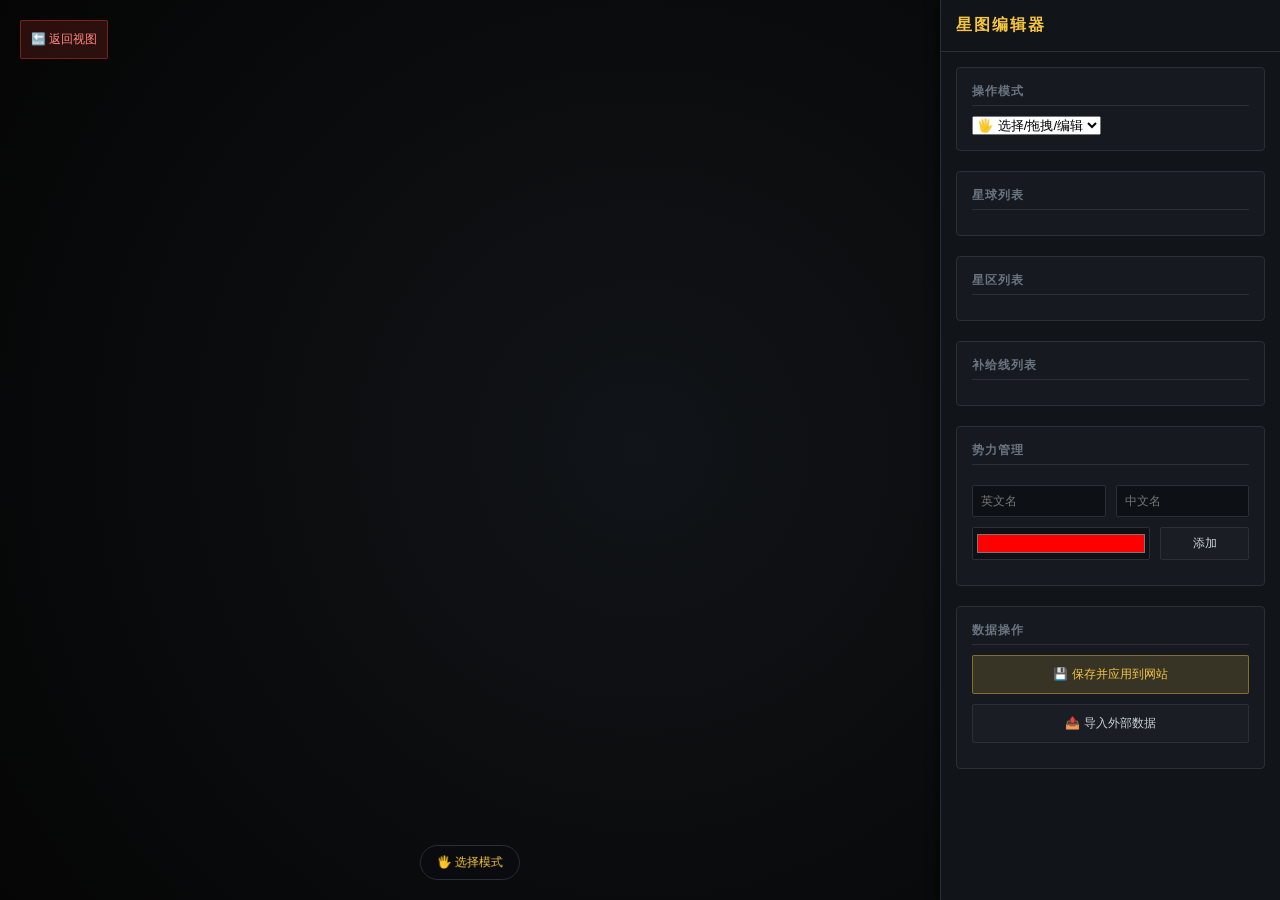
==== mapEdit.html @ 757e3903 "first" ====
<!DOCTYPE html>
<html lang="zh-CN">
<head>
    <meta charset="UTF-8">
    <meta name="viewport" content="width=device-width, initial-scale=1.0">
    <title>星图编辑器 // 箱庭指令</title>
    <link rel="stylesheet" href="style.css">
</head>
<body>
    <!-- 左侧画布 -->
    <div class="canvas-container">
        <canvas id="editCanvas"></canvas>
        <div class="status-bar" id="statusBar">🖐️ 选择模式</div>
        <a href="index.html" class="btn btn-primary" style="position:absolute; top:20px; left:20px; width:auto;">🔙 返回视图</a>
    </div>

    <!-- 右侧侧边栏 -->
    <div class="sidebar">
        <div class="sidebar-header">
            <h1>星图编辑器</h1>
        </div>
        <div class="sidebar-content">
            
            <div class="control-group">
                <h2>操作模式</h2>
                <select id="modeSelect">
                    <option value="select">🖐️ 选择/拖拽/编辑</option>
                    <option value="add-planet">🪐 添加星球</option>
                    <option value="add-supply">🔗 连接补给线</option>
                    <option value="add-sector">🔲 圈定星区</option>
                </select>
            </div>

            <!-- 星球编辑区 -->
            <div class="control-group" id="editPlanetPanel" style="display:none; border-color: var(--accent);">
                <h2 style="color: var(--accent);">正在编辑星球</h2>
                <div class="field"><label>英文名</label><input type="text" id="editNameEn" oninput="updatePlanetData()"></div>
                <div class="field"><label>中文名</label><input type="text" id="editNameCn" oninput="updatePlanetData()"></div>
                <div class="field">
                    <label>所属势力</label>
                    <select id="editFaction" onchange="updatePlanetData()"></select>
                </div>
                <button class="btn btn-small" onclick="deselectPlanet()">完成编辑</button>
            </div>

            <!-- 列表 -->
            <div class="control-group">
                <h2>星球列表</h2>
                <div id="planetList" style="max-height: 150px; overflow-y: auto;"></div>
            </div>

            <div class="control-group">
                <h2>星区列表</h2>
                <div id="sectorList" style="max-height: 100px; overflow-y: auto;"></div>
            </div>

            <div class="control-group">
                <h2>补给线列表</h2>
                <div id="supplyList" style="max-height: 100px; overflow-y: auto;"></div>
            </div>

            <!-- 势力管理 -->
            <div class="control-group">
                <h2>势力管理</h2>
                <div id="factionList" style="max-height: 120px; overflow-y: auto; margin-bottom: 10px;"></div>
                <div class="row">
                    <div class="field"><input type="text" id="newFactEn" placeholder="英文名"></div>
                    <div class="field"><input type="text" id="newFactCn" placeholder="中文名"></div>
                </div>
                <div class="row">
                    <div class="field"><input type="color" id="newFactColor" value="#ff0000" style="height:33px; padding:2px; cursor:pointer;"></div>
                    <div class="field" style="flex: 0.5;"><button class="btn" style="margin:0; height:33px;" onclick="addFaction()">添加</button></div>
                </div>
            </div>

            <div class="control-group">
                <h2>数据操作</h2>
                <button class="btn btn-accent" onclick="saveToDataJS()">💾 保存并应用到网站</button>
                <button class="btn" onclick="document.getElementById('importFile').click()">📤 导入外部数据</button>
                <input type="file" id="importFile" accept=".json" style="display:none" onchange="importData(this)">
            </div>

        </div>
    </div>

    <script src="map.js"></script>
    <script src="mapEdit.js"></script>
</body>
</html>
---- style.css ----
:root {
    --bg-color: #050505;
    --panel-bg: #111418;
    --panel-border: #2a3038;
    --text-main: #c8d0d8;
    --text-dim: #6a7480;
    --accent: #f5c542;
    --danger: #c0392b;
    --super-earth: #87CEEB;
}

* { margin: 0; padding: 0; box-sizing: border-box; }

body {
    background: var(--bg-color);
    color: var(--text-main);
    font-family: 'Segoe UI', 'Microsoft YaHei', sans-serif;
    display: flex;
    height: 100vh;
    overflow: hidden;
    background: radial-gradient(circle at center, #111418 0%, #050505 100%);
}

/* 画布容器 */
.canvas-container {
    flex: 1;
    position: relative;
    overflow: hidden;
}

canvas {
    display: block;
    width: 100%;
    height: 100%;
}

/* 顶部悬浮标题 */
.header-overlay {
    position: absolute;
    top: 20px;
    left: 20px;
    pointer-events: none;
}

.header-overlay h1 {
    font-family: monospace;
    font-size: 24px;
    color: var(--accent);
    letter-spacing: 4px;
    text-shadow: 0 0 10px rgba(245, 197, 66, 0.3);
    margin-bottom: 5px;
}

.header-overlay p {
    font-size: 12px;
    color: var(--text-dim);
    letter-spacing: 2px;
}

/* 编辑器侧边栏 */
.sidebar {
    width: 340px;
    background: var(--panel-bg);
    border-left: 1px solid var(--panel-border);
    display: flex;
    flex-direction: column;
    z-index: 10;
    box-shadow: -2px 0 10px rgba(0,0,0,0.5);
}

.sidebar-header {
    padding: 15px;
    border-bottom: 1px solid var(--panel-border);
    display: flex;
    justify-content: space-between;
    align-items: center;
}

.sidebar-header h1 {
    font-family: monospace;
    font-size: 16px;
    color: var(--accent);
    letter-spacing: 2px;
}

.sidebar-content {
    flex: 1;
    overflow-y: auto;
    padding: 15px;
}

/* 控件组 */
.control-group {
    margin-bottom: 20px;
    padding: 15px;
    background: #161a20;
    border: 1px solid var(--panel-border);
    border-radius: 4px;
}

.control-group h2 {
    font-size: 12px;
    color: var(--text-dim);
    text-transform: uppercase;
    letter-spacing: 1px;
    margin-bottom: 10px;
    border-bottom: 1px solid var(--panel-border);
    padding-bottom: 5px;
}

.field { margin-bottom: 10px; }
.field label { display: block; font-size: 11px; color: var(--text-dim); margin-bottom: 4px; }
.field input, .field select {
    width: 100%;
    padding: 8px;
    background: #0d1014;
    border: 1px solid var(--panel-border);
    border-radius: 2px;
    color: var(--text-main);
    font-size: 12px;
    outline: none;
}
.field input:focus, .field select:focus { border-color: var(--accent); }

.row { display: flex; gap: 10px; }
.row > div { flex: 1; }

/* 按钮 */
.btn {
    display: inline-flex;
    justify-content: center;
    align-items: center;
    width: 100%;
    padding: 10px;
    margin-bottom: 10px;
    background: #1a1e24;
    border: 1px solid var(--panel-border);
    color: var(--text-main);
    border-radius: 2px;
    cursor: pointer;
    font-size: 12px;
    transition: all 0.2s;
    text-decoration: none;
}
.btn:hover { background: #2a3038; border-color: var(--text-dim); }
.btn-primary { background: rgba(192,57,43,0.2); border-color: rgba(192,57,43,0.5); color: #ff8a80; }
.btn-primary:hover { background: rgba(192,57,43,0.4); }
.btn-accent { background: rgba(245,197,66,0.15); border-color: rgba(245,197,66,0.4); color: var(--accent); }
.btn-accent:hover { background: rgba(245,197,66,0.3); }
.btn-small { padding: 4px 8px; font-size: 11px; width: auto; margin: 0; }

/* 列表项 */
.list-item {
    display: flex;
    justify-content: space-between;
    align-items: center;
    padding: 6px 8px;
    background: #0d1014;
    border: 1px solid var(--panel-border);
    border-radius: 2px;
    margin-bottom: 5px;
    font-size: 12px;
}
.list-item .name {
    flex: 1;
    cursor: pointer;
    color: var(--text-main);
    overflow: hidden;
    text-overflow: ellipsis;
    white-space: nowrap;
}
.list-item .name:hover { color: var(--accent); }
.list-item .delete-btn { color: var(--danger); cursor: pointer; font-weight: bold; padding: 0 5px; }
.list-item .delete-btn:hover { color: #ff8a80; }

/* 颜色圆点 */
.color-dot {
    display: inline-block;
    width: 10px;
    height: 10px;
    border-radius: 50%;
    margin-right: 5px;
}

/* 状态提示 */
.status-bar {
    position: absolute;
    bottom: 20px;
    left: 50%;
    transform: translateX(-50%);
    background: rgba(10, 12, 15, 0.8);
    padding: 8px 16px;
    border: 1px solid var(--panel-border);
    border-radius: 20px;
    font-size: 12px;
    color: var(--accent);
    pointer-events: none;
    backdrop-filter: blur(4px);
}
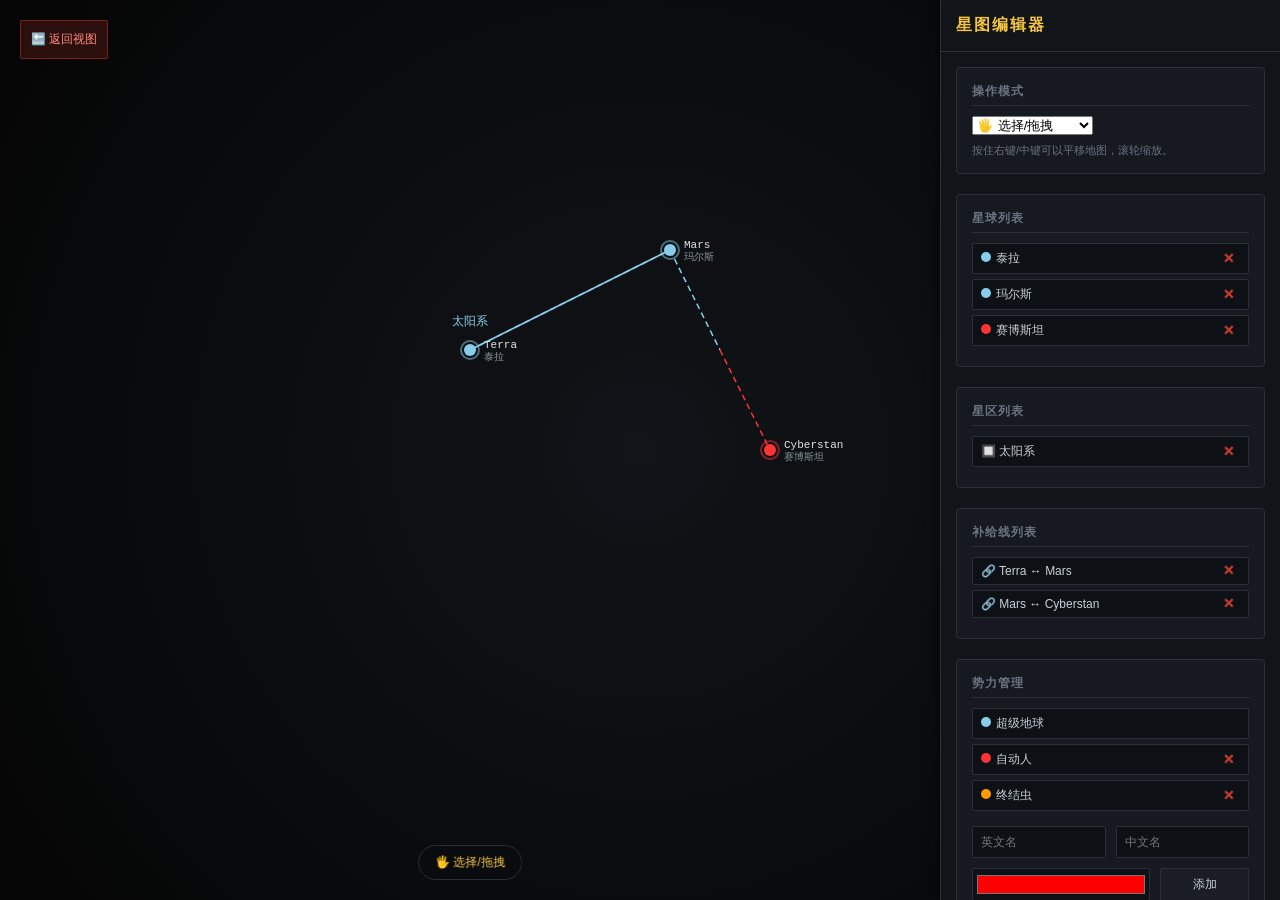
==== commit 628935e8: "。" ====
--- a/mapEdit.html
+++ b/mapEdit.html
@@ -7,14 +7,12 @@
     <link rel="stylesheet" href="style.css">
 </head>
 <body>
-    <!-- 左侧画布 -->
     <div class="canvas-container">
         <canvas id="editCanvas"></canvas>
-        <div class="status-bar" id="statusBar">🖐️ 选择模式</div>
+        <div class="status-bar" id="statusBar">🖐️ 选择/拖拽</div>
         <a href="index.html" class="btn btn-primary" style="position:absolute; top:20px; left:20px; width:auto;">🔙 返回视图</a>
     </div>
 
-    <!-- 右侧侧边栏 -->
     <div class="sidebar">
         <div class="sidebar-header">
             <h1>星图编辑器</h1>
@@ -24,14 +22,14 @@
             <div class="control-group">
                 <h2>操作模式</h2>
                 <select id="modeSelect">
-                    <option value="select">🖐️ 选择/拖拽/编辑</option>
-                    <option value="add-planet">🪐 添加星球</option>
+                    <option value="select">🖐️ 选择/拖拽</option>
+                    <option value="add-planet">🪐 快速添加星球</option>
                     <option value="add-supply">🔗 连接补给线</option>
-                    <option value="add-sector">🔲 圈定星区</option>
+                    <option value="add-sector">🔲 创建星区</option>
                 </select>
-            </div>
-
-            <!-- 星球编辑区 -->
+                <p style="font-size:11px; color:#6a7480; margin-top:8px;">按住右键/中键可以平移地图，滚轮缩放。</p>
+            </div>
+
             <div class="control-group" id="editPlanetPanel" style="display:none; border-color: var(--accent);">
                 <h2 style="color: var(--accent);">正在编辑星球</h2>
                 <div class="field"><label>英文名</label><input type="text" id="editNameEn" oninput="updatePlanetData()"></div>
@@ -43,7 +41,6 @@
                 <button class="btn btn-small" onclick="deselectPlanet()">完成编辑</button>
             </div>
 
-            <!-- 列表 -->
             <div class="control-group">
                 <h2>星球列表</h2>
                 <div id="planetList" style="max-height: 150px; overflow-y: auto;"></div>
@@ -59,7 +56,6 @@
                 <div id="supplyList" style="max-height: 100px; overflow-y: auto;"></div>
             </div>
 
-            <!-- 势力管理 -->
             <div class="control-group">
                 <h2>势力管理</h2>
                 <div id="factionList" style="max-height: 120px; overflow-y: auto; margin-bottom: 10px;"></div>
@@ -72,18 +68,308 @@
                     <div class="field" style="flex: 0.5;"><button class="btn" style="margin:0; height:33px;" onclick="addFaction()">添加</button></div>
                 </div>
             </div>
-
-            <div class="control-group">
-                <h2>数据操作</h2>
-                <button class="btn btn-accent" onclick="saveToDataJS()">💾 保存并应用到网站</button>
-                <button class="btn" onclick="document.getElementById('importFile').click()">📤 导入外部数据</button>
-                <input type="file" id="importFile" accept=".json" style="display:none" onchange="importData(this)">
-            </div>
-
         </div>
     </div>
 
+    <script src="data.js"></script>
     <script src="map.js"></script>
-    <script src="mapEdit.js"></script>
+    <script>
+        const canvas = document.getElementById('editCanvas');
+        const ctx = canvas.getContext('2d');
+        const statusBar = document.getElementById('statusBar');
+        
+        let data = window.MAP_DATA; 
+        let width, height;
+        let view = { x: 0, y: 0, scale: 1 };
+        let mode = 'select';
+        
+        let draggedPlanet = null;
+        let dragOffsetX = 0, dragOffsetY = 0;
+        let selectedPlanetId = null;
+        let supplyStart = null;
+        let sectorSelection = []; // 暂存框选的星球
+
+        let isPanning = false, panStartX = 0, panStartY = 0;
+
+        function resize() {
+            canvas.width = canvas.parentElement.clientWidth;
+            canvas.height = canvas.parentElement.clientHeight;
+            width = canvas.width;
+            height = canvas.height;
+            if(view.x === 0 && view.y === 0) {
+                view.x = width / 2 - 400;
+                view.y = height / 2 - 400;
+            }
+            draw();
+        }
+        window.addEventListener('resize', resize);
+
+        function draw() {
+            drawMap(ctx, width, height, data, view);
+
+            ctx.save();
+            ctx.translate(view.x, view.y);
+            ctx.scale(view.scale, view.scale);
+            const invScale = 1 / view.scale;
+
+            // 绘制选中高亮
+            if (selectedPlanetId) {
+                const p = data.planets.find(x => x.id === selectedPlanetId);
+                if (p) {
+                    ctx.beginPath(); ctx.arc(p.x, p.y, 16, 0, Math.PI * 2);
+                    ctx.strokeStyle = '#ffffff'; ctx.lineWidth = 2 * invScale; ctx.stroke();
+                }
+            }
+            // 连线的临时高亮
+            if (supplyStart) {
+                ctx.beginPath(); ctx.arc(supplyStart.x, supplyStart.y, 16, 0, Math.PI * 2);
+                ctx.strokeStyle = '#f5c542'; ctx.lineWidth = 2 * invScale; ctx.stroke();
+            }
+            // 框选星区的临时高亮
+            if (sectorSelection.length > 0) {
+                sectorSelection.forEach(p => {
+                    ctx.beginPath(); ctx.arc(p.x, p.y, 14, 0, Math.PI * 2);
+                    ctx.strokeStyle = '#f5c542'; ctx.lineWidth = 1.5 * invScale; ctx.setLineDash([3,3]); ctx.stroke(); ctx.setLineDash([]);
+                });
+            }
+            ctx.restore();
+        }
+
+        // 鼠标坐标转换为世界坐标
+        function getMousePos(e) {
+            const rect = canvas.getBoundingClientRect();
+            return {
+                x: ((e.clientX - rect.left) - view.x) / view.scale,
+                y: ((e.clientY - rect.top) - view.y) / view.scale
+            };
+        }
+
+        function getPlanetAt(x, y) {
+            for (let i = data.planets.length - 1; i >= 0; i--) {
+                const p = data.planets[i];
+                if (Math.hypot(p.x - x, p.y - y) <= (15 / view.scale)) return p;
+            }
+            return null;
+        }
+
+        document.getElementById('modeSelect').addEventListener('change', (e) => {
+            mode = e.target.value;
+            supplyStart = null;
+            sectorSelection = [];
+            const tips = { select: '🖐️ 选择/拖拽', 'add-planet': '🪐 点击空白处放置星球', 'add-supply': '🔗 依次点击两颗星球', 'add-sector': '🔲 依次点击星球来组成星区 (再次点击该模式完成)' };
+            statusBar.innerText = tips[mode];
+            draw();
+        });
+
+        // 滚轮缩放
+        canvas.addEventListener('wheel', (e) => {
+            e.preventDefault();
+            const zoom = Math.exp((e.deltaY < 0 ? 1 : -1) * 0.1);
+            const rect = canvas.getBoundingClientRect();
+            const mouseX = e.clientX - rect.left;
+            const mouseY = e.clientY - rect.top;
+
+            view.x -= (mouseX - view.x) * (zoom - 1);
+            view.y -= (mouseY - view.y) * (zoom - 1);
+            view.scale *= zoom;
+            draw();
+        }, { passive: false });
+
+        canvas.addEventListener('mousedown', (e) => {
+            // 右键或中键平移
+            if (e.button === 1 || e.button === 2) {
+                isPanning = true;
+                panStartX = e.clientX - view.x;
+                panStartY = e.clientY - view.y;
+                e.preventDefault();
+                return;
+            }
+
+            if (e.button !== 0) return; // 只处理左键
+
+            const pos = getMousePos(e);
+            const target = getPlanetAt(pos.x, pos.y);
+
+            // 1. 如果点到了星球
+            if (target) {
+                if (mode === 'add-supply') {
+                    if (!supplyStart) supplyStart = target;
+                    else {
+                        if (supplyStart.id !== target.id) {
+                            const exists = data.supplies.some(s => (s.p1Id === supplyStart.id && s.p2Id === target.id) || (s.p1Id === target.id && s.p2Id === supplyStart.id));
+                            if (!exists) data.supplies.push({ id: Date.now().toString(), p1Id: supplyStart.id, p2Id: target.id });
+                            updateUI();
+                        }
+                        supplyStart = null;
+                    }
+                } 
+                else if (mode === 'add-sector') {
+                    if (!sectorSelection.includes(target)) {
+                        sectorSelection.push(target);
+                    } else {
+                        // 如果点已经选过的，移除
+                        sectorSelection = sectorSelection.filter(p => p.id !== target.id);
+                    }
+                } 
+                else {
+                    // 默认选择拖拽模式
+                    draggedPlanet = target;
+                    dragOffsetX = pos.x - target.x;
+                    dragOffsetY = pos.y - target.y;
+                    selectPlanet(target.id);
+                }
+            } 
+            // 2. 如果点到了空白
+            else {
+                if (mode === 'add-planet') {
+                    const newP = { id: Date.now().toString(), x: pos.x, y: pos.y, nameEn: 'New Planet', nameCn: '新星球', factionId: 'super_earth' };
+                    data.planets.push(newP);
+                    selectPlanet(newP.id);
+                    updateUI();
+                } 
+                else if (mode === 'select') {
+                    deselectPlanet();
+                }
+            }
+            draw();
+        });
+
+        canvas.addEventListener('mousemove', (e) => {
+            if (isPanning) {
+                view.x = e.clientX - panStartX;
+                view.y = e.clientY - panStartY;
+                draw();
+                return;
+            }
+            if (draggedPlanet) {
+                const pos = getMousePos(e);
+                draggedPlanet.x = pos.x - dragOffsetX;
+                draggedPlanet.y = pos.y - dragOffsetY;
+                draw();
+            }
+        });
+
+        canvas.addEventListener('mouseup', (e) => {
+            if (e.button === 1 || e.button === 2) isPanning = false;
+            if (e.button === 0 && draggedPlanet) draggedPlanet = null;
+        });
+        
+        canvas.addEventListener('contextmenu', e => e.preventDefault());
+
+        // 退出“创建星区”模式时，结算星区
+        document.getElementById('modeSelect').addEventListener('change', (e) => {
+            if (mode === 'add-sector' && sectorSelection.length > 0) {
+                const name = prompt("星区名称:", "新星区");
+                if (name) {
+                    data.sectors.push({ id: Date.now().toString(), name, planetIds: sectorSelection.map(p => p.id) });
+                }
+            }
+        });
+
+        // --- 数据绑定 ---
+        function selectPlanet(id) {
+            selectedPlanetId = id;
+            const p = data.planets.find(x => x.id === id);
+            if (p) {
+                document.getElementById('editPlanetPanel').style.display = 'block';
+                document.getElementById('editNameEn').value = p.nameEn;
+                document.getElementById('editNameCn').value = p.nameCn;
+                document.getElementById('editFaction').value = p.factionId;
+            }
+            updateUI(); draw();
+        }
+
+        function deselectPlanet() {
+            selectedPlanetId = null;
+            document.getElementById('editPlanetPanel').style.display = 'none';
+            updateUI(); draw();
+        }
+
+        function updatePlanetData() {
+            if (!selectedPlanetId) return;
+            const p = data.planets.find(x => x.id === selectedPlanetId);
+            if (p) {
+                p.nameEn = document.getElementById('editNameEn').value;
+                p.nameCn = document.getElementById('editNameCn').value;
+                p.factionId = document.getElementById('editFaction').value;
+                updateUI(); draw();
+            }
+        }
+
+        function addFaction() {
+            const en = document.getElementById('newFactEn').value.trim();
+            const cn = document.getElementById('newFactCn').value.trim();
+            const color = document.getElementById('newFactColor').value;
+            if (!en || !cn) return alert('请填写势力中英文名');
+            data.factions.push({ id: 'fact_' + Date.now(), nameEn: en, nameCn: cn, color, fixed: false });
+            document.getElementById('newFactEn').value = '';
+            document.getElementById('newFactCn').value = '';
+            updateUI(); draw();
+        }
+
+        function deleteFaction(id) {
+            if (id === 'super_earth') return;
+            data.planets.forEach(p => { if (p.factionId === id) p.factionId = 'super_earth'; });
+            data.factions = data.factions.filter(f => f.id !== id);
+            updateUI(); draw();
+        }
+
+        function deletePlanet(id) {
+            data.planets = data.planets.filter(p => p.id !== id);
+            data.supplies = data.supplies.filter(s => s.p1Id !== id && s.p2Id !== id);
+            data.sectors.forEach(s => s.planetIds = s.planetIds.filter(pid => pid !== id));
+            data.sectors = data.sectors.filter(s => s.planetIds.length > 0);
+            if (selectedPlanetId === id) deselectPlanet();
+            updateUI(); draw();
+        }
+
+        function deleteSector(id) { data.sectors = data.sectors.filter(s => s.id !== id); updateUI(); draw(); }
+        function deleteSupply(id) { data.supplies = data.supplies.filter(s => s.id !== id); updateUI(); draw(); }
+
+        function updateUI() {
+            localStorage.setItem('starMapData', JSON.stringify(data));
+
+            const fList = document.getElementById('factionList');
+            fList.innerHTML = '';
+            data.factions.forEach(f => {
+                fList.innerHTML += `<div class="list-item"><span class="name"><span class="color-dot" style="background:${f.color}"></span>${f.nameCn}</span>${f.fixed ? '' : `<span class="delete-btn" onclick="deleteFaction('${f.id}')">✕</span>`}</div>`;
+            });
+
+            const fSelect = document.getElementById('editFaction');
+            fSelect.innerHTML = '';
+            data.factions.forEach(f => { fSelect.innerHTML += `<option value="${f.id}">${f.nameCn} (${f.nameEn})</option>`; });
+
+            const pList = document.getElementById('planetList');
+            pList.innerHTML = '';
+            data.planets.forEach(p => {
+                const f = data.factions.find(x => x.id === p.factionId) || data.factions[0];
+                pList.innerHTML += `<div class="list-item" ${p.id === selectedPlanetId ? 'style="border-color:var(--accent)"' : ''}><span class="name" onclick="selectPlanet('${p.id}')"><span class="color-dot" style="background:${f.color}"></span>${p.nameCn}</span><span class="delete-btn" onclick="deletePlanet('${p.id}')">✕</span></div>`;
+            });
+
+            const sList = document.getElementById('sectorList');
+            sList.innerHTML = '';
+            data.sectors.forEach(s => { sList.innerHTML += `<div class="list-item"><span class="name">🔲 ${s.name}</span><span class="delete-btn" onclick="deleteSector('${s.id}')">✕</span></div>`; });
+
+            const supList = document.getElementById('supplyList');
+            supList.innerHTML = '';
+            data.supplies.forEach(s => {
+                const p1 = data.planets.find(x => x.id === s.p1Id);
+                const p2 = data.planets.find(x => x.id === s.p2Id);
+                if (p1 && p2) supList.innerHTML += `<div class="list-item"><span class="name">🔗 ${p1.nameEn} ↔ ${p2.nameEn}</span><span class="delete-btn" onclick="deleteSupply('${s.id}')">✕</span></div>`;
+            });
+
+            if (selectedPlanetId) {
+                const p = data.planets.find(x => x.id === selectedPlanetId);
+                if (p) {
+                    document.getElementById('editNameEn').value = p.nameEn;
+                    document.getElementById('editNameCn').value = p.nameCn;
+                    document.getElementById('editFaction').value = p.factionId;
+                }
+            }
+        }
+
+        resize();
+        updateUI();
+    </script>
 </body>
 </html>
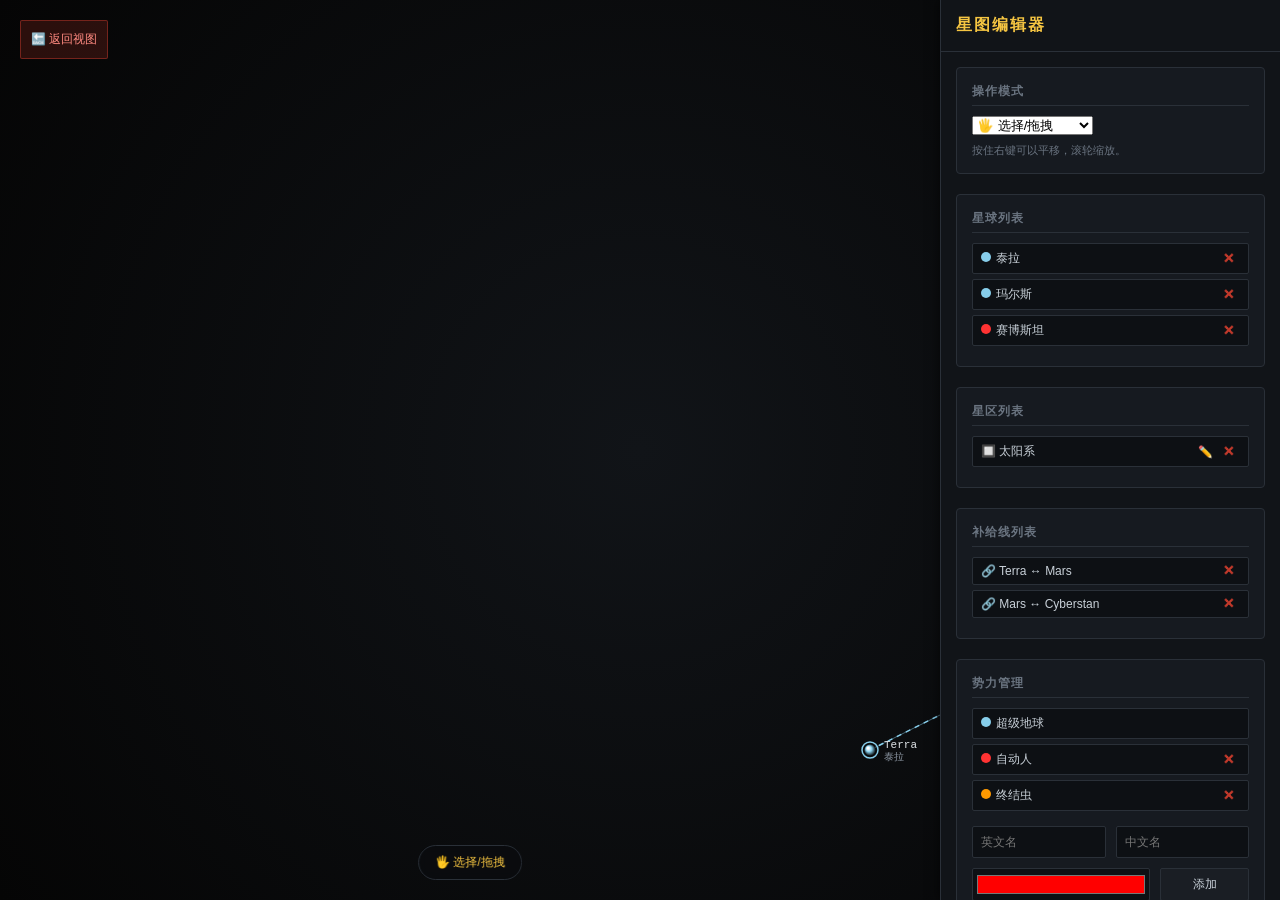
==== commit bb274755: "fix" ====
--- a/mapEdit.html
+++ b/mapEdit.html
@@ -27,9 +27,11 @@
                     <option value="add-supply">🔗 连接补给线</option>
                     <option value="add-sector">🔲 创建星区</option>
                 </select>
-                <p style="font-size:11px; color:#6a7480; margin-top:8px;">按住右键/中键可以平移地图，滚轮缩放。</p>
-            </div>
-
+                <button id="finishSectorBtn" class="btn btn-accent" style="display:none; margin-top:10px;" onclick="finishSector()">💾 完成星区创建</button>
+                <p style="font-size:11px; color:#6a7480; margin-top:8px;">按住右键可以平移，滚轮缩放。</p>
+            </div>
+
+            <!-- 正在编辑星球 -->
             <div class="control-group" id="editPlanetPanel" style="display:none; border-color: var(--accent);">
                 <h2 style="color: var(--accent);">正在编辑星球</h2>
                 <div class="field"><label>英文名</label><input type="text" id="editNameEn" oninput="updatePlanetData()"></div>
@@ -41,6 +43,17 @@
                 <button class="btn btn-small" onclick="deselectPlanet()">完成编辑</button>
             </div>
 
+            <!-- 正在编辑星区 (新增) -->
+            <div class="control-group" id="editSectorPanel" style="display:none; border-color: #87CEEB;">
+                <h2 style="color: #87CEEB;">正在编辑星区</h2>
+                <div class="field"><label>星区名称</label><input type="text" id="editSectorName" oninput="updateSectorData()"></div>
+                <div class="field">
+                    <label>包含的星球 (点击移除)</label>
+                    <div id="sectorPlanetTags" style="display:flex; flex-wrap:wrap; gap:5px; margin-top:5px;"></div>
+                </div>
+                <button class="btn btn-small" onclick="deselectSector()">完成编辑</button>
+            </div>
+
             <div class="control-group">
                 <h2>星球列表</h2>
                 <div id="planetList" style="max-height: 150px; overflow-y: auto;"></div>
@@ -48,7 +61,7 @@
 
             <div class="control-group">
                 <h2>星区列表</h2>
-                <div id="sectorList" style="max-height: 100px; overflow-y: auto;"></div>
+                <div id="sectorList" style="max-height: 150px; overflow-y: auto;"></div>
             </div>
 
             <div class="control-group">
@@ -86,8 +99,10 @@
         let draggedPlanet = null;
         let dragOffsetX = 0, dragOffsetY = 0;
         let selectedPlanetId = null;
+        let selectedSectorId = null; // 当前选中的星区
         let supplyStart = null;
-        let sectorSelection = []; // 暂存框选的星球
+        
+        let sectorSelection = []; 
 
         let isPanning = false, panStartX = 0, panStartY = 0;
 
@@ -96,9 +111,10 @@
             canvas.height = canvas.parentElement.clientHeight;
             width = canvas.width;
             height = canvas.height;
+            // 初始化居中
             if(view.x === 0 && view.y === 0) {
-                view.x = width / 2 - 400;
-                view.y = height / 2 - 400;
+                view.x = width / 2;
+                view.y = height / 2;
             }
             draw();
         }
@@ -112,30 +128,29 @@
             ctx.scale(view.scale, view.scale);
             const invScale = 1 / view.scale;
 
-            // 绘制选中高亮
+            // 绘制星球选中高亮
             if (selectedPlanetId) {
                 const p = data.planets.find(x => x.id === selectedPlanetId);
                 if (p) {
-                    ctx.beginPath(); ctx.arc(p.x, p.y, 16, 0, Math.PI * 2);
+                    ctx.beginPath(); ctx.arc(p.x, p.y, 16 * invScale, 0, Math.PI * 2);
                     ctx.strokeStyle = '#ffffff'; ctx.lineWidth = 2 * invScale; ctx.stroke();
                 }
             }
             // 连线的临时高亮
             if (supplyStart) {
-                ctx.beginPath(); ctx.arc(supplyStart.x, supplyStart.y, 16, 0, Math.PI * 2);
+                ctx.beginPath(); ctx.arc(supplyStart.x, supplyStart.y, 16 * invScale, 0, Math.PI * 2);
                 ctx.strokeStyle = '#f5c542'; ctx.lineWidth = 2 * invScale; ctx.stroke();
             }
             // 框选星区的临时高亮
             if (sectorSelection.length > 0) {
                 sectorSelection.forEach(p => {
-                    ctx.beginPath(); ctx.arc(p.x, p.y, 14, 0, Math.PI * 2);
-                    ctx.strokeStyle = '#f5c542'; ctx.lineWidth = 1.5 * invScale; ctx.setLineDash([3,3]); ctx.stroke(); ctx.setLineDash([]);
+                    ctx.beginPath(); ctx.arc(p.x, p.y, 14 * invScale, 0, Math.PI * 2);
+                    ctx.strokeStyle = '#f5c542'; ctx.lineWidth = 1.5 * invScale; ctx.setLineDash([3 * invScale, 3 * invScale]); ctx.stroke(); ctx.setLineDash([]);
                 });
             }
             ctx.restore();
         }
 
-        // 鼠标坐标转换为世界坐标
         function getMousePos(e) {
             const rect = canvas.getBoundingClientRect();
             return {
@@ -156,12 +171,13 @@
             mode = e.target.value;
             supplyStart = null;
             sectorSelection = [];
-            const tips = { select: '🖐️ 选择/拖拽', 'add-planet': '🪐 点击空白处放置星球', 'add-supply': '🔗 依次点击两颗星球', 'add-sector': '🔲 依次点击星球来组成星区 (再次点击该模式完成)' };
+            document.getElementById('finishSectorBtn').style.display = (mode === 'add-sector') ? 'block' : 'none';
+            
+            const tips = { select: '🖐️ 选择/拖拽', 'add-planet': '🪐 点击空白处放置星球', 'add-supply': '🔗 依次点击两颗星球', 'add-sector': '🔲 依次点击星球加入星区' };
             statusBar.innerText = tips[mode];
             draw();
         });
 
-        // 滚轮缩放
         canvas.addEventListener('wheel', (e) => {
             e.preventDefault();
             const zoom = Math.exp((e.deltaY < 0 ? 1 : -1) * 0.1);
@@ -176,7 +192,6 @@
         }, { passive: false });
 
         canvas.addEventListener('mousedown', (e) => {
-            // 右键或中键平移
             if (e.button === 1 || e.button === 2) {
                 isPanning = true;
                 panStartX = e.clientX - view.x;
@@ -185,12 +200,11 @@
                 return;
             }
 
-            if (e.button !== 0) return; // 只处理左键
+            if (e.button !== 0) return; 
 
             const pos = getMousePos(e);
             const target = getPlanetAt(pos.x, pos.y);
 
-            // 1. 如果点到了星球
             if (target) {
                 if (mode === 'add-supply') {
                     if (!supplyStart) supplyStart = target;
@@ -207,19 +221,16 @@
                     if (!sectorSelection.includes(target)) {
                         sectorSelection.push(target);
                     } else {
-                        // 如果点已经选过的，移除
                         sectorSelection = sectorSelection.filter(p => p.id !== target.id);
                     }
                 } 
                 else {
-                    // 默认选择拖拽模式
                     draggedPlanet = target;
                     dragOffsetX = pos.x - target.x;
                     dragOffsetY = pos.y - target.y;
                     selectPlanet(target.id);
                 }
             } 
-            // 2. 如果点到了空白
             else {
                 if (mode === 'add-planet') {
                     const newP = { id: Date.now().toString(), x: pos.x, y: pos.y, nameEn: 'New Planet', nameCn: '新星球', factionId: 'super_earth' };
@@ -229,6 +240,7 @@
                 } 
                 else if (mode === 'select') {
                     deselectPlanet();
+                    deselectSector();
                 }
             }
             draw();
@@ -256,19 +268,26 @@
         
         canvas.addEventListener('contextmenu', e => e.preventDefault());
 
-        // 退出“创建星区”模式时，结算星区
-        document.getElementById('modeSelect').addEventListener('change', (e) => {
-            if (mode === 'add-sector' && sectorSelection.length > 0) {
-                const name = prompt("星区名称:", "新星区");
-                if (name) {
-                    data.sectors.push({ id: Date.now().toString(), name, planetIds: sectorSelection.map(p => p.id) });
-                }
-            }
-        });
-
-        // --- 数据绑定 ---
+        function finishSector() {
+            if (sectorSelection.length === 0) {
+                alert("你还没有选择任何星球！");
+                return;
+            }
+            const name = prompt("请输入星区名称:", "新星区");
+            if (name) {
+                data.sectors.push({ id: Date.now().toString(), name, planetIds: sectorSelection.map(p => p.id) });
+                updateUI();
+            }
+            sectorSelection = [];
+            draw();
+        }
+
+        // --- 星球编辑 ---
         function selectPlanet(id) {
             selectedPlanetId = id;
+            selectedSectorId = null; // 互斥
+            document.getElementById('editSectorPanel').style.display = 'none';
+            
             const p = data.planets.find(x => x.id === id);
             if (p) {
                 document.getElementById('editPlanetPanel').style.display = 'block';
@@ -296,6 +315,60 @@
             }
         }
 
+        // --- 星区编辑 ---
+        function selectSector(id) {
+            selectedSectorId = id;
+            selectedPlanetId = null; // 互斥
+            document.getElementById('editPlanetPanel').style.display = 'none';
+
+            const s = data.sectors.find(x => x.id === id);
+            if (s) {
+                document.getElementById('editSectorPanel').style.display = 'block';
+                document.getElementById('editSectorName').value = s.name;
+                renderSectorTags(s);
+            }
+            updateUI(); draw();
+        }
+
+        function deselectSector() {
+            selectedSectorId = null;
+            document.getElementById('editSectorPanel').style.display = 'none';
+            updateUI(); draw();
+        }
+
+        function updateSectorData() {
+            if (!selectedSectorId) return;
+            const s = data.sectors.find(x => x.id === selectedSectorId);
+            if (s) {
+                s.name = document.getElementById('editSectorName').value;
+                updateUI(); draw();
+            }
+        }
+
+        function renderSectorTags(sector) {
+            const container = document.getElementById('sectorPlanetTags');
+            container.innerHTML = '';
+            sector.planetIds.forEach(pid => {
+                const p = data.planets.find(x => x.id === pid);
+                if(p) {
+                    const tag = document.createElement('span');
+                    tag.style.cssText = 'background:#2a3038; border:1px solid #444; padding:3px 6px; border-radius:3px; font-size:11px; cursor:pointer; color:#c8d0d8;';
+                    tag.innerText = p.nameCn + ' ✕';
+                    tag.onclick = () => {
+                        sector.planetIds = sector.planetIds.filter(id => id !== pid);
+                        if (sector.planetIds.length === 0) {
+                            deleteSector(sector.id);
+                        } else {
+                            renderSectorTags(sector);
+                            updateUI(); draw();
+                        }
+                    };
+                    container.appendChild(tag);
+                }
+            });
+        }
+
+        // --- 势力与删除 ---
         function addFaction() {
             const en = document.getElementById('newFactEn').value.trim();
             const cn = document.getElementById('newFactCn').value.trim();
@@ -323,7 +396,11 @@
             updateUI(); draw();
         }
 
-        function deleteSector(id) { data.sectors = data.sectors.filter(s => s.id !== id); updateUI(); draw(); }
+        function deleteSector(id) { 
+            data.sectors = data.sectors.filter(s => s.id !== id); 
+            if (selectedSectorId === id) deselectSector();
+            updateUI(); draw(); 
+        }
         function deleteSupply(id) { data.supplies = data.supplies.filter(s => s.id !== id); updateUI(); draw(); }
 
         function updateUI() {
@@ -348,7 +425,13 @@
 
             const sList = document.getElementById('sectorList');
             sList.innerHTML = '';
-            data.sectors.forEach(s => { sList.innerHTML += `<div class="list-item"><span class="name">🔲 ${s.name}</span><span class="delete-btn" onclick="deleteSector('${s.id}')">✕</span></div>`; });
+            data.sectors.forEach(s => { 
+                sList.innerHTML += `<div class="list-item" ${s.id === selectedSectorId ? 'style="border-color:#87CEEB"' : ''}>
+                    <span class="name" onclick="selectSector('${s.id}')">🔲 ${s.name}</span>
+                    <span style="cursor:pointer; padding:0 5px;" onclick="selectSector('${s.id}')">✏️</span>
+                    <span class="delete-btn" onclick="deleteSector('${s.id}')">✕</span>
+                </div>`; 
+            });
 
             const supList = document.getElementById('supplyList');
             supList.innerHTML = '';
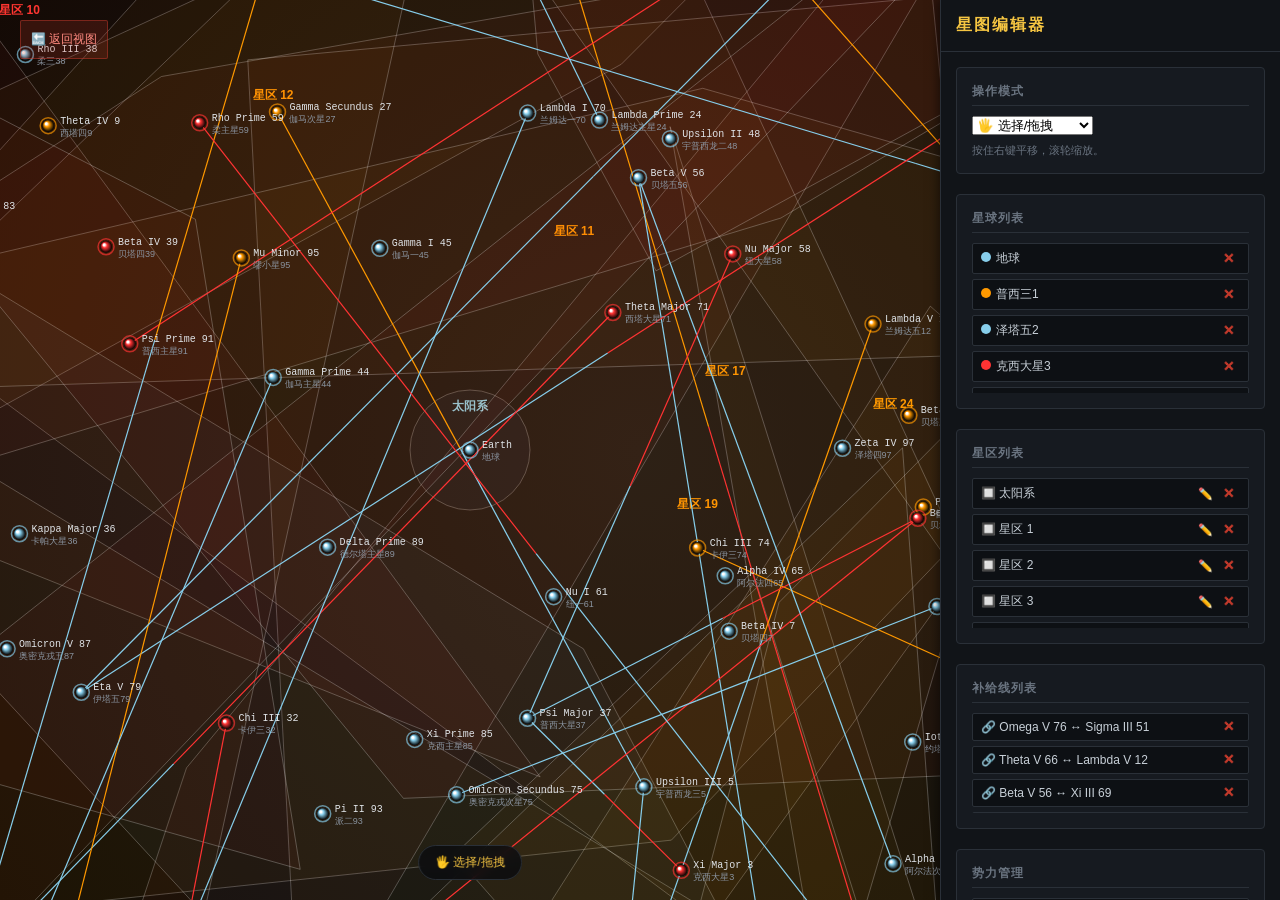
==== commit 0cff727e: "，" ====
--- a/mapEdit.html
+++ b/mapEdit.html
@@ -28,7 +28,7 @@
                     <option value="add-sector">🔲 创建星区</option>
                 </select>
                 <button id="finishSectorBtn" class="btn btn-accent" style="display:none; margin-top:10px;" onclick="finishSector()">💾 完成星区创建</button>
-                <p style="font-size:11px; color:#6a7480; margin-top:8px;">按住右键可以平移，滚轮缩放。</p>
+                <p style="font-size:11px; color:#6a7480; margin-top:8px;">按住右键平移，滚轮缩放。</p>
             </div>
 
             <!-- 正在编辑星球 -->
@@ -43,7 +43,7 @@
                 <button class="btn btn-small" onclick="deselectPlanet()">完成编辑</button>
             </div>
 
-            <!-- 正在编辑星区 (新增) -->
+            <!-- 正在编辑星区 -->
             <div class="control-group" id="editSectorPanel" style="display:none; border-color: #87CEEB;">
                 <h2 style="color: #87CEEB;">正在编辑星区</h2>
                 <div class="field"><label>星区名称</label><input type="text" id="editSectorName" oninput="updateSectorData()"></div>
@@ -81,6 +81,13 @@
                     <div class="field" style="flex: 0.5;"><button class="btn" style="margin:0; height:33px;" onclick="addFaction()">添加</button></div>
                 </div>
             </div>
+
+            <!-- 导出数据 -->
+            <div class="control-group">
+                <h2>数据保存</h2>
+                <button class="btn btn-primary" onclick="exportData()">💾 导出 data.js 文件</button>
+                <p style="font-size:11px; color:#6a7480; margin-top:8px;">编辑会自动保存在浏览器。如果想彻底应用到代码或发给别人，请点击上方按钮下载，并覆盖原 data.js。</p>
+            </div>
         </div>
     </div>
 
@@ -91,7 +98,9 @@
         const ctx = canvas.getContext('2d');
         const statusBar = document.getElementById('statusBar');
         
-        let data = window.MAP_DATA; 
+        // 优先从浏览器读取之前保存的数据，如果没有则使用 data.js 的默认数据
+        let data = JSON.parse(localStorage.getItem('starMapData')) || window.MAP_DATA; 
+        
         let width, height;
         let view = { x: 0, y: 0, scale: 1 };
         let mode = 'select';
@@ -99,11 +108,10 @@
         let draggedPlanet = null;
         let dragOffsetX = 0, dragOffsetY = 0;
         let selectedPlanetId = null;
-        let selectedSectorId = null; // 当前选中的星区
+        let selectedSectorId = null; 
         let supplyStart = null;
         
         let sectorSelection = []; 
-
         let isPanning = false, panStartX = 0, panStartY = 0;
 
         function resize() {
@@ -111,9 +119,8 @@
             canvas.height = canvas.parentElement.clientHeight;
             width = canvas.width;
             height = canvas.height;
-            // 初始化居中
             if(view.x === 0 && view.y === 0) {
-                view.x = width / 2;
+                view.x = width / 2; // 居中
                 view.y = height / 2;
             }
             draw();
@@ -128,7 +135,6 @@
             ctx.scale(view.scale, view.scale);
             const invScale = 1 / view.scale;
 
-            // 绘制星球选中高亮
             if (selectedPlanetId) {
                 const p = data.planets.find(x => x.id === selectedPlanetId);
                 if (p) {
@@ -136,12 +142,10 @@
                     ctx.strokeStyle = '#ffffff'; ctx.lineWidth = 2 * invScale; ctx.stroke();
                 }
             }
-            // 连线的临时高亮
             if (supplyStart) {
                 ctx.beginPath(); ctx.arc(supplyStart.x, supplyStart.y, 16 * invScale, 0, Math.PI * 2);
                 ctx.strokeStyle = '#f5c542'; ctx.lineWidth = 2 * invScale; ctx.stroke();
             }
-            // 框选星区的临时高亮
             if (sectorSelection.length > 0) {
                 sectorSelection.forEach(p => {
                     ctx.beginPath(); ctx.arc(p.x, p.y, 14 * invScale, 0, Math.PI * 2);
@@ -172,8 +176,7 @@
             supplyStart = null;
             sectorSelection = [];
             document.getElementById('finishSectorBtn').style.display = (mode === 'add-sector') ? 'block' : 'none';
-            
-            const tips = { select: '🖐️ 选择/拖拽', 'add-planet': '🪐 点击空白处放置星球', 'add-supply': '🔗 依次点击两颗星球', 'add-sector': '🔲 依次点击星球加入星区' };
+            const tips = { select: '🖐️ 选择/拖拽', 'add-planet': '🪐 点击空白处放置', 'add-supply': '🔗 依次点击两颗星球', 'add-sector': '🔲 依次点击星球加入星区' };
             statusBar.innerText = tips[mode];
             draw();
         });
@@ -199,7 +202,6 @@
                 e.preventDefault();
                 return;
             }
-
             if (e.button !== 0) return; 
 
             const pos = getMousePos(e);
@@ -218,11 +220,8 @@
                     }
                 } 
                 else if (mode === 'add-sector') {
-                    if (!sectorSelection.includes(target)) {
-                        sectorSelection.push(target);
-                    } else {
-                        sectorSelection = sectorSelection.filter(p => p.id !== target.id);
-                    }
+                    if (!sectorSelection.includes(target)) sectorSelection.push(target);
+                    else sectorSelection = sectorSelection.filter(p => p.id !== target.id);
                 } 
                 else {
                     draggedPlanet = target;
@@ -269,11 +268,8 @@
         canvas.addEventListener('contextmenu', e => e.preventDefault());
 
         function finishSector() {
-            if (sectorSelection.length === 0) {
-                alert("你还没有选择任何星球！");
-                return;
-            }
-            const name = prompt("请输入星区名称:", "新星区");
+            if (sectorSelection.length === 0) return alert("你还没有选择任何星球！");
+            const name = prompt("星区名称:", "新星区");
             if (name) {
                 data.sectors.push({ id: Date.now().toString(), name, planetIds: sectorSelection.map(p => p.id) });
                 updateUI();
@@ -282,10 +278,10 @@
             draw();
         }
 
-        // --- 星球编辑 ---
+        // --- 数据绑定与编辑 ---
         function selectPlanet(id) {
             selectedPlanetId = id;
-            selectedSectorId = null; // 互斥
+            selectedSectorId = null; 
             document.getElementById('editSectorPanel').style.display = 'none';
             
             const p = data.planets.find(x => x.id === id);
@@ -315,10 +311,9 @@
             }
         }
 
-        // --- 星区编辑 ---
         function selectSector(id) {
             selectedSectorId = id;
-            selectedPlanetId = null; // 互斥
+            selectedPlanetId = null; 
             document.getElementById('editPlanetPanel').style.display = 'none';
 
             const s = data.sectors.find(x => x.id === id);
@@ -356,19 +351,14 @@
                     tag.innerText = p.nameCn + ' ✕';
                     tag.onclick = () => {
                         sector.planetIds = sector.planetIds.filter(id => id !== pid);
-                        if (sector.planetIds.length === 0) {
-                            deleteSector(sector.id);
-                        } else {
-                            renderSectorTags(sector);
-                            updateUI(); draw();
-                        }
+                        if (sector.planetIds.length === 0) deleteSector(sector.id);
+                        else { renderSectorTags(sector); updateUI(); draw(); }
                     };
                     container.appendChild(tag);
                 }
             });
         }
 
-        // --- 势力与删除 ---
         function addFaction() {
             const en = document.getElementById('newFactEn').value.trim();
             const cn = document.getElementById('newFactCn').value.trim();
@@ -401,9 +391,12 @@
             if (selectedSectorId === id) deselectSector();
             updateUI(); draw(); 
         }
+        
         function deleteSupply(id) { data.supplies = data.supplies.filter(s => s.id !== id); updateUI(); draw(); }
 
+        // --- 核心：更新并保存 ---
         function updateUI() {
+            // 每次修改，立刻将数据存入浏览器 localStorage 备份
             localStorage.setItem('starMapData', JSON.stringify(data));
 
             const fList = document.getElementById('factionList');
@@ -440,15 +433,23 @@
                 const p2 = data.planets.find(x => x.id === s.p2Id);
                 if (p1 && p2) supList.innerHTML += `<div class="list-item"><span class="name">🔗 ${p1.nameEn} ↔ ${p2.nameEn}</span><span class="delete-btn" onclick="deleteSupply('${s.id}')">✕</span></div>`;
             });
-
-            if (selectedPlanetId) {
-                const p = data.planets.find(x => x.id === selectedPlanetId);
-                if (p) {
-                    document.getElementById('editNameEn').value = p.nameEn;
-                    document.getElementById('editNameCn').value = p.nameCn;
-                    document.getElementById('editFaction').value = p.factionId;
-                }
-            }
+        }
+
+        // --- 导出文件 ---
+        function exportData() {
+            // 生成符合 data.js 格式的代码
+            const jsContent = `// 自动生成的数据文件\nconst DEFAULT_DATA = ${JSON.stringify(data, null, 4)};\n\nwindow.MAP_DATA = JSON.parse(JSON.stringify(DEFAULT_DATA));`;
+            
+            const blob = new Blob([jsContent], { type: 'text/javascript;charset=utf-8' });
+            const url = URL.createObjectURL(blob);
+            const a = document.createElement('a');
+            a.href = url;
+            a.download = 'data.js';
+            document.body.appendChild(a);
+            a.click();
+            document.body.removeChild(a);
+            URL.revokeObjectURL(url);
+            alert('已下载新的 data.js！\n\n请将这个文件覆盖到你网站的目录下，其他人访问时就能看到你修改的星图了。');
         }
 
         resize();
